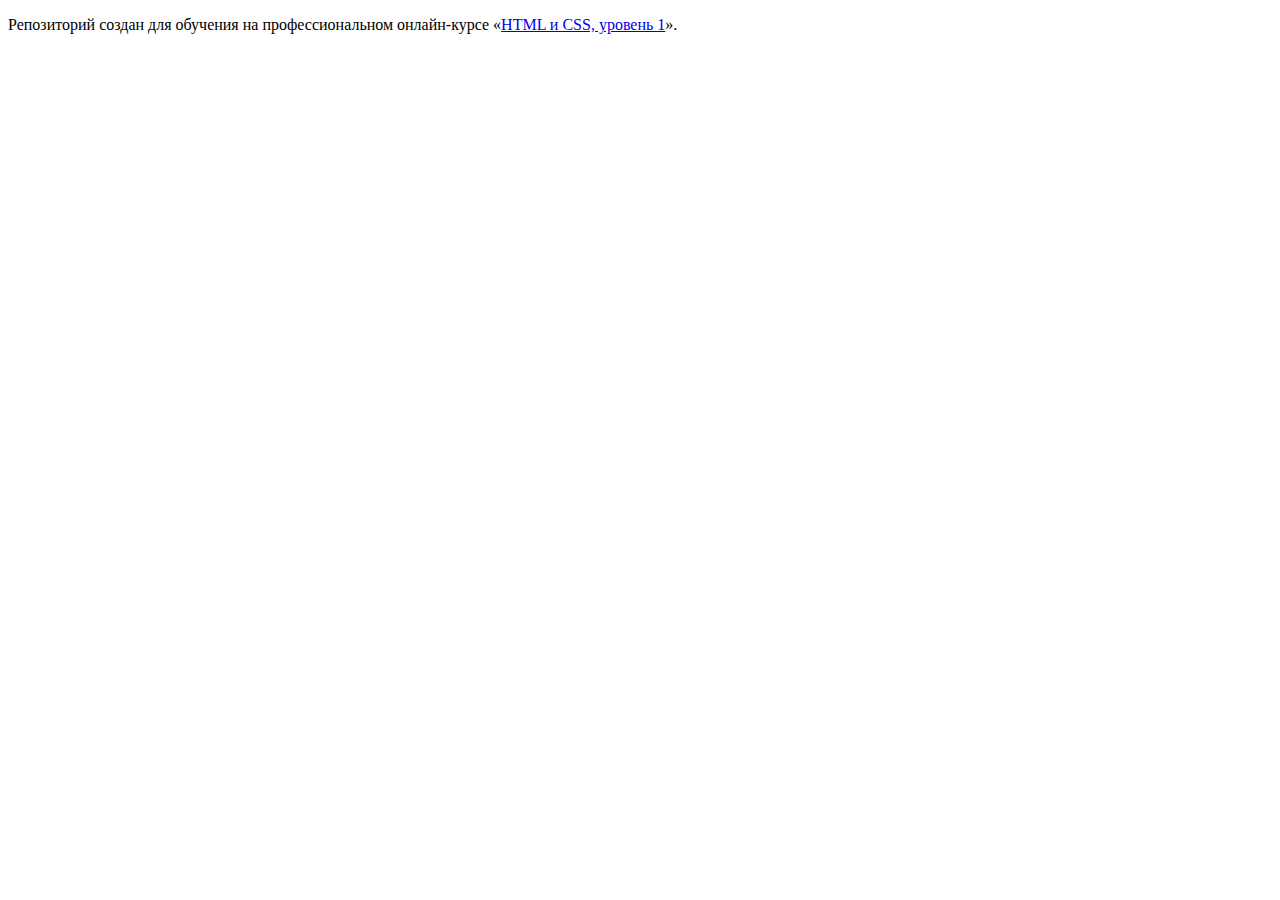
==== index.html @ 1e74b0b8 ":hatching_chick:" ====
<!DOCTYPE html>
<html lang="ru">
  <head>
    <meta charset="utf-8">
    <title>HTML Academy: Барбершоп</title>
  </head>
  <body>

    <p>Репозиторий создан для обучения на профессиональном онлайн‑курсе «<a href="https://htmlacademy.ru/intensive/htmlcss">HTML и CSS, уровень 1</a>».</p>

  </body>
</html>
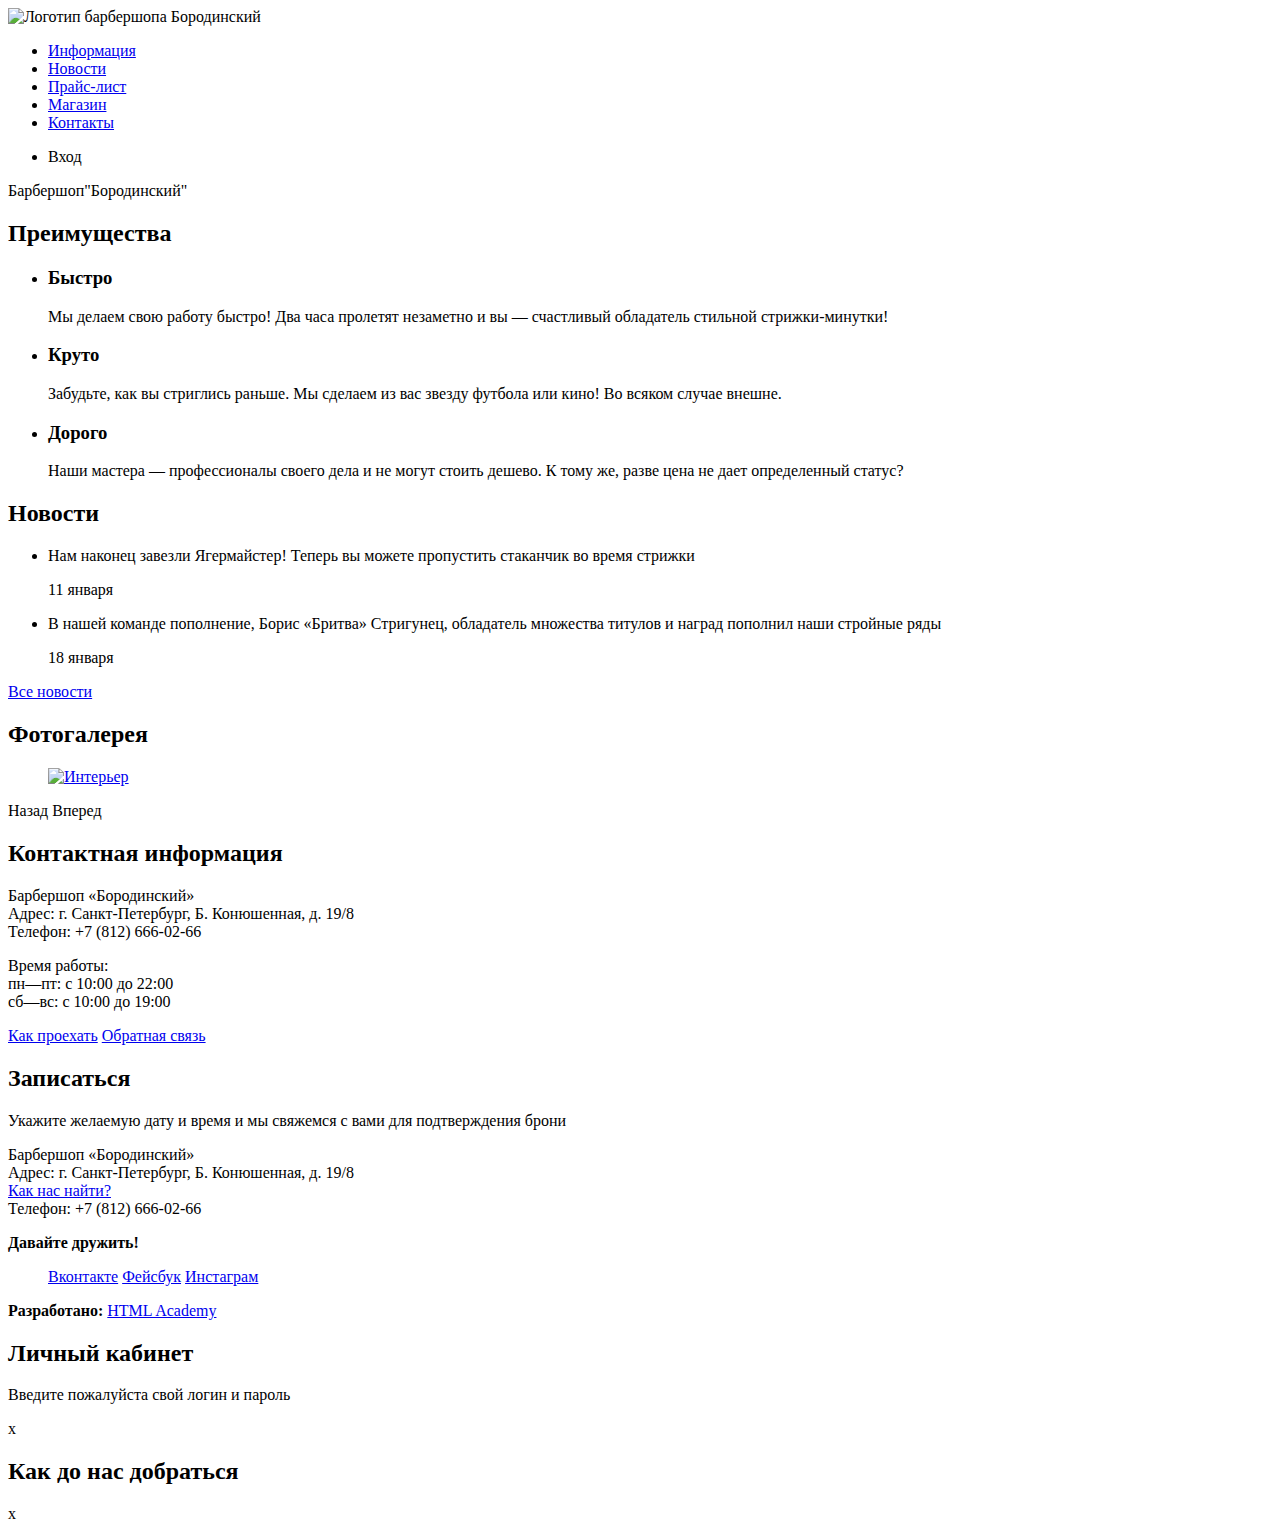
==== commit aa5c89d7: "Разметил главную страницу" ====
--- a/index.html
+++ b/index.html
@@ -2,11 +2,122 @@
 <html lang="ru">
   <head>
     <meta charset="utf-8">
-    <title>HTML Academy: Барбершоп</title>
+    <title>Барбершоп "Бородинский"</title>
   </head>
   <body>
+    <header class="main-header">
+      <nav class="main-navigation">
+        <a class="main-header-logo">
+          <img src="img/index-logo.svg" width="368" height="153" alt="Логотип барбершопа Бородинский">
+        </a> 
+        <ul class="site-navigation">
+            <li><a href="info.html">Информация</a></li>
+            <li><a href="news.html">Новости</a></li>
+            <li><a href="price.html">Прайс-лист</a></li>
+            <li><a href="catalog.html">Магазин</a></li>
+            <li><a href="contacts.html">Контакты</a></li>
+          </ul>
+          <ul class="user-navigation">
+            <li class="login-link">Вход</li>
 
-    <p>Репозиторий создан для обучения на профессиональном онлайн‑курсе «<a href="https://htmlacademy.ru/intensive/htmlcss">HTML и CSS, уровень 1</a>».</p>
+          </ul>
+      </nav>
+    </header>
+    <main class="container">
+      <a class="visually-hidden">Барбершоп"Бородинский"</a>
+      <section class="features">
+        <h2 class="visually-hidden">Преимущества</h2>
+        <ul class="features-list">
+          <li class="features-item">
+            <h3>Быстро</h3>
+            <p>Мы делаем свою работу быстро! Два часа пролетят незаметно и вы — счастливый обладатель стильной стрижки-минутки!</p>
+          </li>
+          <li class="features-item">
+              <h3>Круто</h3>
+              <p>Забудьте, как вы стриглись раньше. Мы сделаем из вас звезду футбола или кино! Во всяком случае внешне.</p>
+            </li>
+            <li class="features-item">
+                <h3>Дорого</h3>
+                <p>Наши мастера — профессионалы своего дела и не могут стоить дешево. К тому же, разве цена не дает определенный статус?</p>
+              </li>
+              </ul>
+      </section>
+      <section class="news">
+        <h2>Новости</h2>
+        <ul class="news-list">
+          <li class="news-item">
+            <p>Нам наконец завезли Ягермайстер! Теперь вы можете пропустить стаканчик во время стрижки</p>
+            <time datetime="2016-01-11">11 января</time>
+          </li>
+          <li class="news-item">
+              <p>В нашей команде пополнение, Борис «Бритва» Стригунец, обладатель множества титулов и наград пополнил наши стройные ряды</p>
+              <time datetime="2016-01-18">18 января</time>
+          </li>
+        </ul>
+        <a class="button" href="news.html">Все новости</a>
+      </section>
+      <section class="gallery">
+        <h2>Фотогалерея</h2>
+        <figure class="gallery-content">
+          <a href="#"><img src="img/studio.jpg" width="286" height="164" alt="Интерьер"></a>
+        </figure>
+        <span class="button gallery-button gallery-button-back">Назад</span>
+        <span class="button gallery-button gallery-button-next">Вперед</span>
+      </section>
+      <section class="contacts">
+        <h2>Контактная информация</h2>
+        <p>
+            Барбершоп «Бородинский»<br>
+            Адрес: г. Санкт-Петербург, Б. Конюшенная, д. 19/8<br>
+            Телефон: +7 (812) 666-02-66
+        </p>
+        <p>
+           Время работы:<br>
+           пн—пт: с 10:00 до 22:00<br>
+           сб—вс: с 10:00 до 19:00
+        </p>
+        <a class="button" href="map.html">Как проехать</a>
+        <a class="button" href="contacts.html">Обратная связь</a>
+      </section>
+      <section class="appointment">
+        <h2>Записаться</h2>
+        <p class="appointment-info">Укажите желаемую дату и время и мы свяжемся с вами для подтверждения брони</p>
+        
+        <!-- Здесь будет форма -->
 
+      </section>
+    </main>
+    <footer>
+      <p class="footer-contacts">
+        Барбершоп «Бородинский»<br>
+        Адрес: г. Санкт-Петербург, Б. Конюшенная, д. 19/8<br>
+        <a href="map.html">Как нас найти?</a><br>
+        Телефон: +7 (812) 666-02-66
+      </p>
+      <div class="footer-social">
+        <b>Давайте дружить!</b>
+        <ul>
+          <a class="social-button" href="#">Вконтакте</a>
+          <a class="social-button" href="#">Фейсбук</a>
+          <a class="social-button" href="#">Инстаграм</a>
+        </ul>
+      </div>
+      <p class="footer-copyright">
+        <b>Разработано:</b> 
+        <a class="button" href="https://htmlacademy.ru">HTML Academy</a>
+      </p>
+    </footer>
+    <section class="modal modal-login">
+      <h2>Личный кабинет</h2>
+      <p>Введите пожалуйста свой логин и пароль</p>
+      <!--Здесь будет форма-->
+      <span class="modal-close">x</span>
+    </section>
+    <section class="modal modal-map">
+      <h2 class="visually-hidden">Как до нас добраться</h2>
+      <span class="modal-close">x</span>
+    </section>
+
+    
   </body>
 </html>
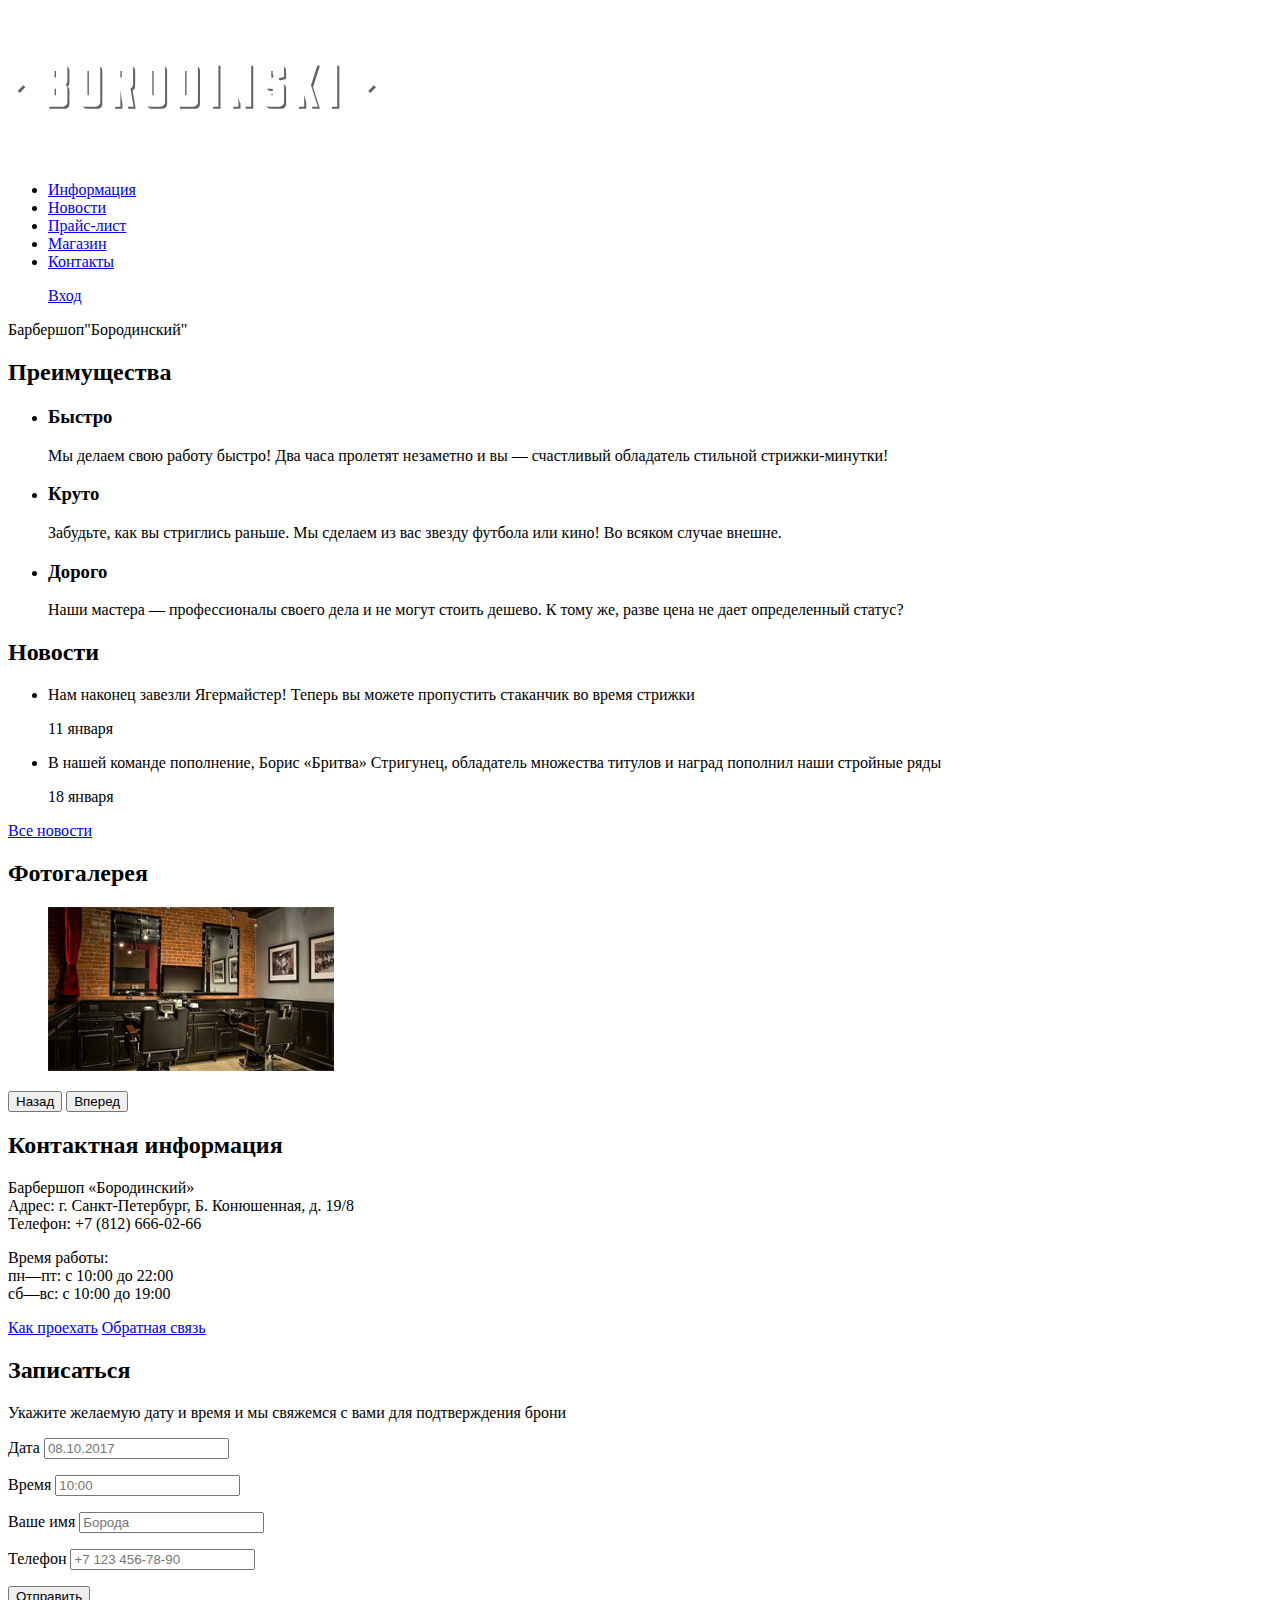
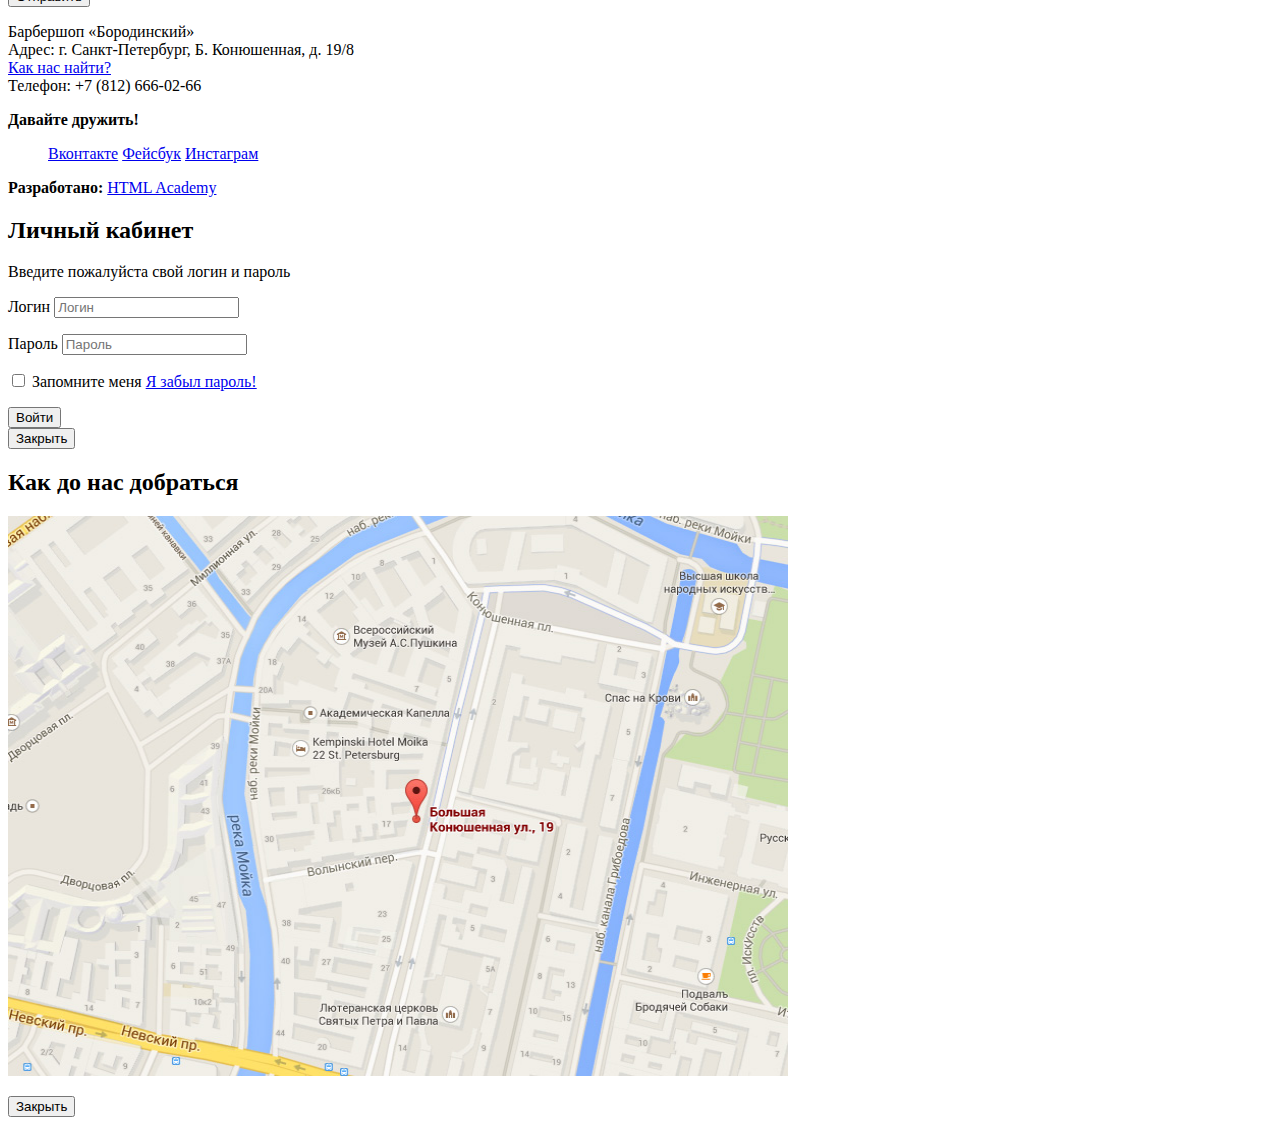
==== commit a33fd1af: "Сделал доступность и формы" ====
--- a/index.html
+++ b/index.html
@@ -18,8 +18,7 @@
             <li><a href="contacts.html">Контакты</a></li>
           </ul>
           <ul class="user-navigation">
-            <li class="login-link">Вход</li>
-
+            <a class="login-link" href="login.html">Вход</a>
           </ul>
       </nav>
     </header>
@@ -61,8 +60,8 @@
         <figure class="gallery-content">
           <a href="#"><img src="img/studio.jpg" width="286" height="164" alt="Интерьер"></a>
         </figure>
-        <span class="button gallery-button gallery-button-back">Назад</span>
-        <span class="button gallery-button gallery-button-next">Вперед</span>
+        <button class="button gallery-button gallery-button-back" type="button">Назад</button>
+        <button class="button gallery-button gallery-button-next" type="button">Вперед</button>
       </section>
       <section class="contacts">
         <h2>Контактная информация</h2>
@@ -82,9 +81,25 @@
       <section class="appointment">
         <h2>Записаться</h2>
         <p class="appointment-info">Укажите желаемую дату и время и мы свяжемся с вами для подтверждения брони</p>
-        
-        <!-- Здесь будет форма -->
-
+        <form class="appointment-form" action="https://echo.htmlacademy.ru" method="post">
+          <p class="appointment-item">
+            <label for="appointment-date">Дата</label>
+            <input id="appointment-date" type="text" name="date" value="" placeholder="08.10.2017">
+          </p>
+          <p class="appointment-item">
+            <label for="appointment-time">Время</label>
+            <input id="appointment-time" type="text" name="time" value="" placeholder="10:00">
+          </p>
+          <p class="appointment-item">
+            <label for="appointment-name">Ваше имя</label>
+            <input id="appointment-name" type="text" name="name" value="" placeholder="Борода">
+          </p>
+          <p class="appointment-item">
+            <label for="appointment-phone">Телефон</label>
+            <input id="appointment-phone" type="tel" name="phone" value="" placeholder="+7 123 456-78-90">
+          </p>
+          <button class="button" type="submit">Отправить</button>
+        </form>
       </section>
     </main>
     <footer>
@@ -110,12 +125,32 @@
     <section class="modal modal-login">
       <h2>Личный кабинет</h2>
       <p>Введите пожалуйста свой логин и пароль</p>
-      <!--Здесь будет форма-->
-      <span class="modal-close">x</span>
+      <form class="login-form" action="https://echo.htmlacademy.ru" method="post">
+        <p>
+          <label class="visually-hidden" for="user-login">Логин</label>
+          <input class="login-icon-user" id="user-login" type="text" name="login" placeholder="Логин">
+        </p>
+        <p>
+          <label class="visually-hidden" for="user-password">Пароль</label>
+          <input class="login-icon-password" id="user-password" type="password" name="password" placeholder="Пароль">
+        </p>
+        <p class="login-password-info">
+          <label class="login-checkbox">
+            <input id="login-password-info" type="checkbox" name="remember">
+            Запомните меня
+          </label>
+          <a class="restore" href="#">Я забыл пароль!</a>
+        </p>
+        <button class="button" type="submit">Войти</button>
+      </form>
+      <button class="modal-close" type="button">Закрыть</button>
     </section>
     <section class="modal modal-map">
       <h2 class="visually-hidden">Как до нас добраться</h2>
-      <span class="modal-close">x</span>
+      <p>
+        <img src="img/map.jpg" width="780" height="560" alt="Офис компании по адресу улица Большая Конюшенная 19/8, Санкт-Петербург">
+      </p>
+      <button class="modal-close" type="button">Закрыть</button>
     </section>
 
     
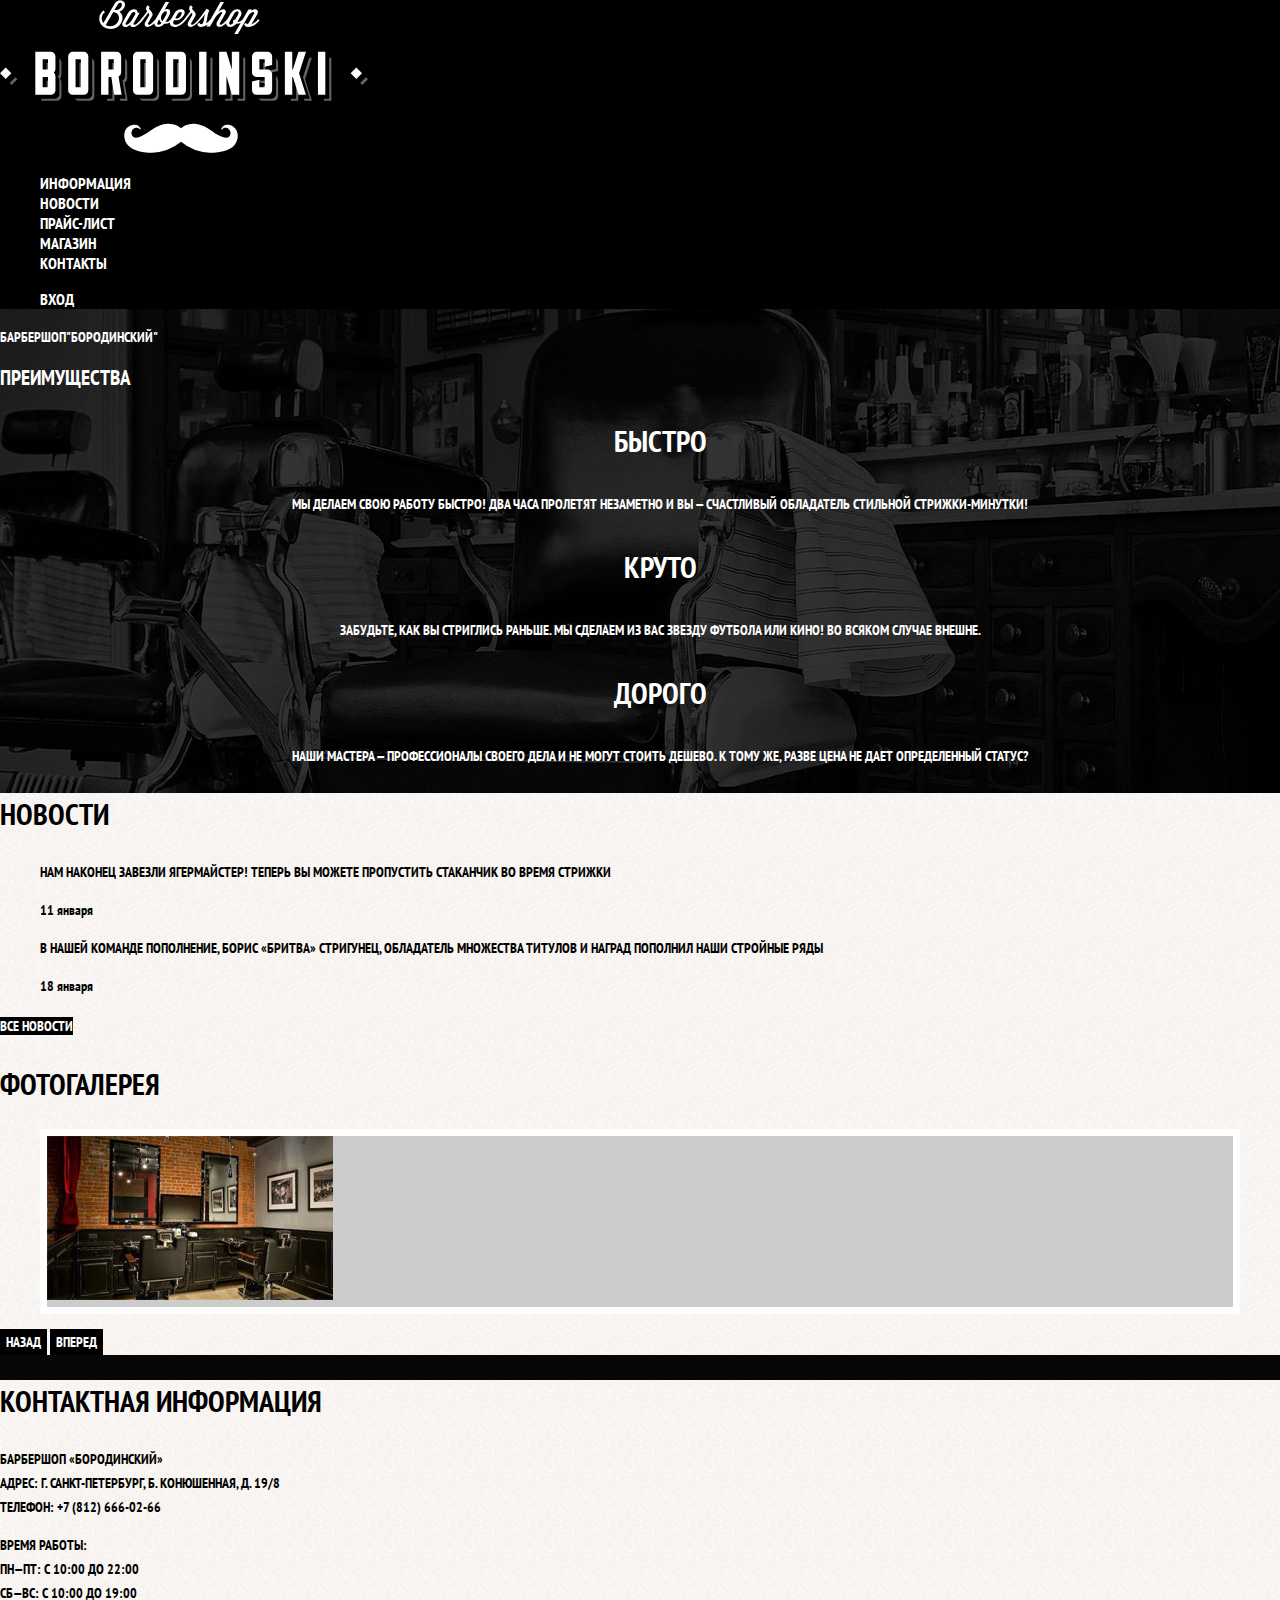
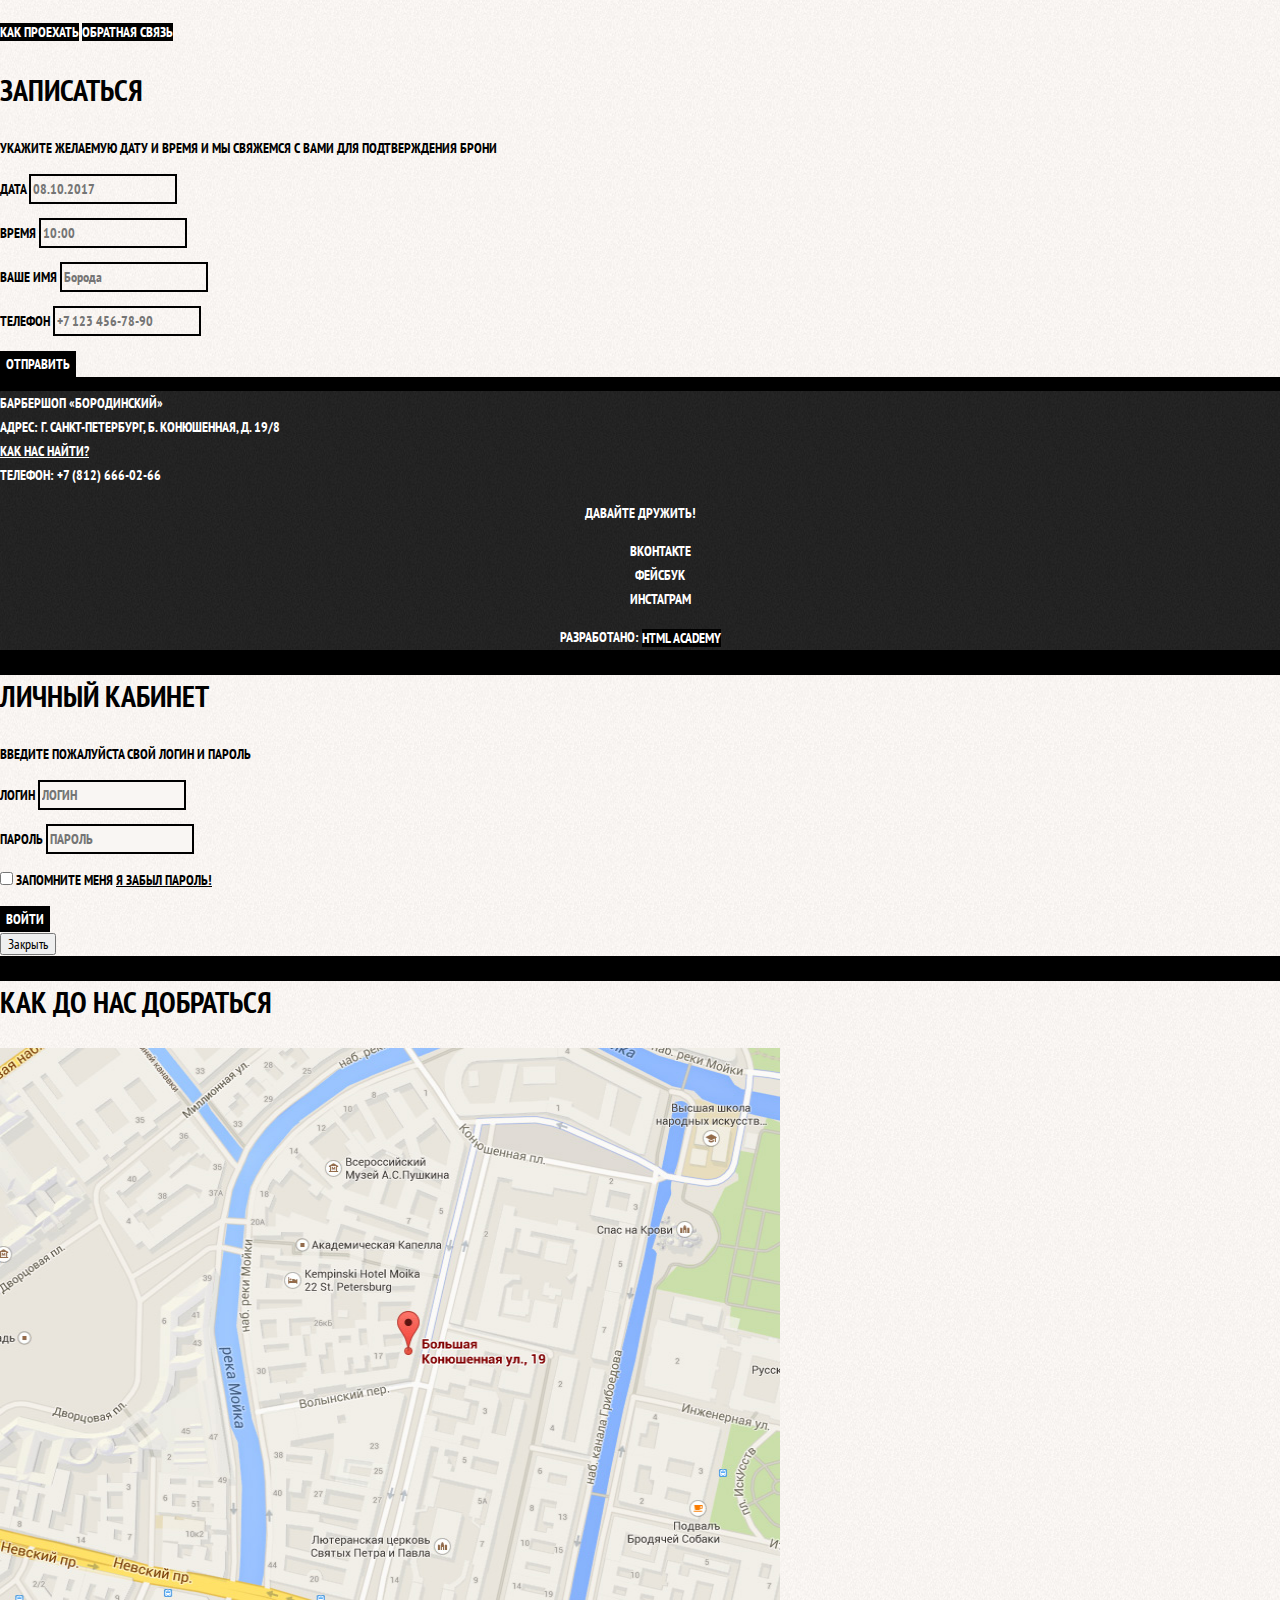
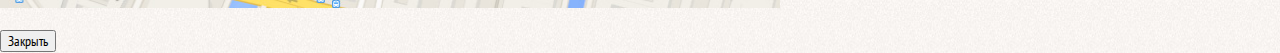
==== commit 3cce1848: "Проведена базовая стилизация" ====
--- a/index.html
+++ b/index.html
@@ -3,6 +3,9 @@
   <head>
     <meta charset="utf-8">
     <title>Барбершоп "Бородинский"</title>
+    <link href="https://fonts.googleapis.com/css?family=PT+Sans+Narrow:400,700&amp;subset=latin,cyrillic" rel="stylesheet">
+    <link href="css/normalize.css" rel="stylesheet">
+    <link href="css/style.css" rel="stylesheet">
   </head>
   <body>
     <header class="main-header">
@@ -41,68 +44,72 @@
               </li>
               </ul>
       </section>
-      <section class="news">
-        <h2>Новости</h2>
-        <ul class="news-list">
-          <li class="news-item">
-            <p>Нам наконец завезли Ягермайстер! Теперь вы можете пропустить стаканчик во время стрижки</p>
-            <time datetime="2016-01-11">11 января</time>
-          </li>
-          <li class="news-item">
-              <p>В нашей команде пополнение, Борис «Бритва» Стригунец, обладатель множества титулов и наград пополнил наши стройные ряды</p>
-              <time datetime="2016-01-18">18 января</time>
-          </li>
-        </ul>
-        <a class="button" href="news.html">Все новости</a>
-      </section>
-      <section class="gallery">
-        <h2>Фотогалерея</h2>
-        <figure class="gallery-content">
-          <a href="#"><img src="img/studio.jpg" width="286" height="164" alt="Интерьер"></a>
-        </figure>
-        <button class="button gallery-button gallery-button-back" type="button">Назад</button>
-        <button class="button gallery-button gallery-button-next" type="button">Вперед</button>
-      </section>
-      <section class="contacts">
-        <h2>Контактная информация</h2>
-        <p>
-            Барбершоп «Бородинский»<br>
-            Адрес: г. Санкт-Петербург, Б. Конюшенная, д. 19/8<br>
-            Телефон: +7 (812) 666-02-66
-        </p>
-        <p>
-           Время работы:<br>
-           пн—пт: с 10:00 до 22:00<br>
-           сб—вс: с 10:00 до 19:00
-        </p>
-        <a class="button" href="map.html">Как проехать</a>
-        <a class="button" href="contacts.html">Обратная связь</a>
-      </section>
-      <section class="appointment">
-        <h2>Записаться</h2>
-        <p class="appointment-info">Укажите желаемую дату и время и мы свяжемся с вами для подтверждения брони</p>
-        <form class="appointment-form" action="https://echo.htmlacademy.ru" method="post">
-          <p class="appointment-item">
-            <label for="appointment-date">Дата</label>
-            <input id="appointment-date" type="text" name="date" value="" placeholder="08.10.2017">
+      <div class="index-columns">
+        <section class="news">
+          <h2>Новости</h2>
+          <ul class="news-list">
+            <li class="news-item">
+              <p>Нам наконец завезли Ягермайстер! Теперь вы можете пропустить стаканчик во время стрижки</p>
+              <time datetime="2016-01-11">11 января</time>
+           </li>
+            <li class="news-item">
+                <p>В нашей команде пополнение, Борис «Бритва» Стригунец, обладатель множества титулов и наград пополнил наши стройные ряды</p>
+                <time datetime="2016-01-18">18 января</time>
+            </li>
+         </ul>
+          <a class="button" href="news.html">Все новости</a>
+        </section>
+        <section class="gallery">
+          <h2>Фотогалерея</h2>
+          <figure class="gallery-content">
+            <a href="#"><img src="img/studio.jpg" width="286" height="164" alt="Интерьер"></a>
+          </figure>
+          <button class="button gallery-button gallery-button-back" type="button">Назад</button>
+          <button class="button gallery-button gallery-button-next" type="button">Вперед</button>
+        </section>
+      </div>
+      <div class="index-columns">
+        <section class="contacts">
+          <h2>Контактная информация</h2>
+          <p>
+              Барбершоп «Бородинский»<br>
+              Адрес: г. Санкт-Петербург, Б. Конюшенная, д. 19/8<br>
+              Телефон: +7 (812) 666-02-66
           </p>
-          <p class="appointment-item">
-            <label for="appointment-time">Время</label>
-            <input id="appointment-time" type="text" name="time" value="" placeholder="10:00">
+          <p>
+             Время работы:<br>
+             пн—пт: с 10:00 до 22:00<br>
+             сб—вс: с 10:00 до 19:00
           </p>
-          <p class="appointment-item">
-            <label for="appointment-name">Ваше имя</label>
-            <input id="appointment-name" type="text" name="name" value="" placeholder="Борода">
-          </p>
-          <p class="appointment-item">
-            <label for="appointment-phone">Телефон</label>
-            <input id="appointment-phone" type="tel" name="phone" value="" placeholder="+7 123 456-78-90">
-          </p>
-          <button class="button" type="submit">Отправить</button>
-        </form>
-      </section>
+          <a class="button" href="map.html">Как проехать</a>
+          <a class="button" href="contacts.html">Обратная связь</a>
+        </section>
+        <section class="appointment">
+          <h2>Записаться</h2>
+          <p class="appointment-info">Укажите желаемую дату и время и мы свяжемся с вами для подтверждения брони</p>
+          <form class="appointment-form" action="https://echo.htmlacademy.ru" method="post">
+            <p class="appointment-item">
+              <label for="appointment-date">Дата</label>
+              <input id="appointment-date" type="text" name="date" value="" placeholder="08.10.2017">
+            </p>
+            <p class="appointment-item">
+              <label for="appointment-time">Время</label>
+              <input id="appointment-time" type="text" name="time" value="" placeholder="10:00">
+            </p>
+            <p class="appointment-item">
+              <label for="appointment-name">Ваше имя</label>
+              <input id="appointment-name" type="text" name="name" value="" placeholder="Борода">
+            </p>
+            <p class="appointment-item">
+              <label for="appointment-phone">Телефон</label>
+              <input id="appointment-phone" type="tel" name="phone" value="" placeholder="+7 123 456-78-90">
+            </p>
+            <button class="button" type="submit">Отправить</button>
+          </form>
+        </section>
+      </div>
     </main>
-    <footer>
+    <footer class="main-footer">
       <p class="footer-contacts">
         Барбершоп «Бородинский»<br>
         Адрес: г. Санкт-Петербург, Б. Конюшенная, д. 19/8<br>
@@ -112,9 +119,9 @@
       <div class="footer-social">
         <b>Давайте дружить!</b>
         <ul>
-          <a class="social-button" href="#">Вконтакте</a>
-          <a class="social-button" href="#">Фейсбук</a>
-          <a class="social-button" href="#">Инстаграм</a>
+          <li><a class="social-button" href="#">Вконтакте</a></li>
+          <li><a class="social-button" href="#">Фейсбук</a></li>
+          <li><a class="social-button" href="#">Инстаграм</a></li>
         </ul>
       </div>
       <p class="footer-copyright">
--- a/css/style.css
+++ b/css/style.css
@@ -0,0 +1,349 @@
+body {
+	margin: 0;
+	padding: 0;
+	font-family: "PT Sans Narrow", Arial, sans-serif;
+  font-size: 14px;
+  line-height: 24px;
+  font-weight: 700;
+  color: #ffffff;
+  text-transform: uppercase;
+	background-color: #000000;
+	background-image: url("../img/index-background.jpg");
+	background-position: top center;
+	background-repeat: no-repeat;
+}
+
+.inner-page {
+  color: #000000;
+
+  background-color: #f9f6f3;
+  background-image: url("../img/main-background.jpg");
+  background-position: 0 0;
+  background-repeat: repeat;
+}
+
+a {
+	text-decoration: none;
+}
+
+.main-navigation {
+	font-size: 16px;
+	line-height: 20px;
+	color: #ffffff;
+	background-color: #000000;
+}
+
+.site-navigation,
+.user-navigation {
+	list-style: none;
+}
+
+.site-navigation a,
+.user-navigation a {
+	color: #ffffff;
+}
+
+.site-navigation a:hover,
+.site-navigation a:focus,
+.user-navigation a:hover,
+.user-navigation a:focus {
+	background-color: #242424;
+}
+
+.features-list {
+	list-style: none;
+}
+
+.features-item {
+	text-align: center;
+}
+
+.features-item h3 {
+	font-size: 30px;
+	line-height: 42px;
+}
+
+.index-columns {
+	background-color: #f8f5f2;
+	background-image: url("../img/main-background.jpg");
+	background-position: 0 0;
+	background-repeat: repeat;
+	color: #000000; 
+}
+
+.index-columns h2 {
+	font-size: 30px;
+	line-height: 42px;
+}
+
+.news-list {
+	list-style: none;
+}
+
+.news-item time {
+	text-transform: none;
+}
+
+.gallery-content {
+  background-color: #cccccc;
+  border: 7px solid #ffffff;
+}
+.button {
+  font: inherit;
+  text-align: center;
+  color: #ffffff;
+  vertical-align: middle;
+  text-transform: uppercase;
+  background-color: #000000;
+  border: none;
+}
+
+.button:hover,
+.button:focus,
+.button:active {
+  background-color: #663d15;
+}
+
+.appointment-item input {
+  font: inherit;
+
+  background-color: transparent;
+  border: 2px solid #000000;
+}
+
+.appointment-item input:focus {
+  border-color: #663d15;
+}
+
+.main-footer {
+  color: #ffffff;
+
+  background-color: #212121;
+  background-image: url("../img/footer-background.jpg");
+  background-position: 0 0;
+  background-repeat: repeat;
+}
+
+.footer-contacts a {
+  color: #ffffff;
+  text-decoration: underline;
+}
+
+.footer-contacts a:hover,
+.footer-contacts a:focus {
+  text-decoration: none;
+}
+
+.footer-social {
+  text-align: center;
+}
+
+.footer-social ul {
+  list-style: none;
+}
+
+.social-button {
+  color: #ffffff;
+}
+
+.footer-copyright {
+  text-align: center;
+}
+
+.footer-copyright .button:hover,
+.footer-copyright .button:focus {
+  color: #000000;
+
+  background-color: #ffffff;
+}
+
+.modal {
+  color: #000000;
+
+  background-color: #f8f3f0;
+  background-image: url("../img/main-background.jpg");
+  background-position: 0 0;
+  background-repeat: repeat;
+}
+
+.modal h2 {
+  font-size: 30px;
+  line-height: 42px;
+}
+
+.login-form input[type="text"],
+.login-form input[type="password"] {
+  font: inherit;
+  color: #000000;
+  text-transform: uppercase;
+
+  background-color: #f9f6f3;
+  border: 2px solid #000000;
+}
+
+.login-form input:focus {
+  border-color: #663d15;
+}
+
+.login-checkbox:hover,
+.login-checkbox:focus {
+  color: #663d15;
+}
+
+.restore {
+  color: #000000;
+  text-decoration: underline;
+}
+
+.restore:hover,
+.restore:focus {
+  text-decoration: none;
+}
+
+.page-title {
+  font-size: 30px;
+  line-height: 42px;
+}
+
+.breadcrumbs {
+	list-style: none;
+}
+
+.breadcrumbs a {
+  color: #000000;
+}
+
+.breadcrumbs a:hover,
+.breadcrumbs a:focus {
+  text-decoration: underline;
+}
+
+.breadcrumbs-current {
+  color: #aba9a7;
+}
+
+.filters fieldset {
+	border: none;
+}
+
+.filter legend {
+  font-size: 24px;
+  line-height: 30px;
+}
+
+.filter ul {
+  list-style: none;
+  line-height: 18px;
+}
+
+.filter-input:hover + label,
+.filter-input:focus + label {
+  color: #663d15;
+}
+
+.filter-input:disabled + label {
+  color: #000000;
+
+  opacity: 0.5;
+}
+
+.catalog-list {
+  list-style: none;
+}
+
+.catalog-item {
+  background-color: #f8f8f8;
+  box-shadow: 0 0 10px rgba(0, 0, 0, 0.1);
+}
+
+.catalog-item:hover {
+  box-shadow: 0 0 10px rgba(0, 0, 0, 0.2);
+}
+
+.catalog-item a {
+  color: #000000;
+}
+
+.catalog-item h3 {
+  font-size: 14px;
+  line-height: 18px;
+}
+
+.catalog-category {
+	text-transform: none;
+}
+
+.catalog-item-price b {
+  font-size: 14px;
+  line-height: 20px;
+  text-align: center;
+
+  background-color: #e5e5e5;
+}
+
+.catalog-item-price .button {
+  line-height: 20px;
+  color: #ffffff;
+}
+
+.pagination-list {
+	list-style: none;
+}
+
+.pagination-item a{
+	color:#ffffff;
+	background-color: #000000;
+}
+
+.pagination-item a:hover,
+.pagination-item a:focus,
+.pagination-item a:active {
+  background-color: #663d15;
+}
+
+.pagination-item-current a {
+  color: #000000;
+
+  background-color: #ffffff;
+}
+
+.pagination-item-current a:hover,
+.pagination-item-current a:focus,
+.pagination-item-current a:active {
+  color: #000000;
+
+  background-color: #ffffff;
+}
+
+.product-photo-preview {
+	list-style: none;
+}
+
+.product-photo-preview li {
+  box-shadow: 0 0 10px 2px rgba(0, 0, 0, 0.1);
+}
+
+.product-photo-full {
+  box-shadow: 0 0 10px 2px rgba(0, 0, 0, 0.1);
+}
+
+.product-article {
+  text-align: right;
+  color: #aeaeae;
+}
+
+.product-price b {
+  line-height: 20px;
+  text-align: center;
+
+  background-color: #e5e5e5;
+}
+
+.product-info h3 {
+  font-size: 24px;
+  line-height: 30px;
+}
+
+.product-info ul {
+  list-style: none;
+}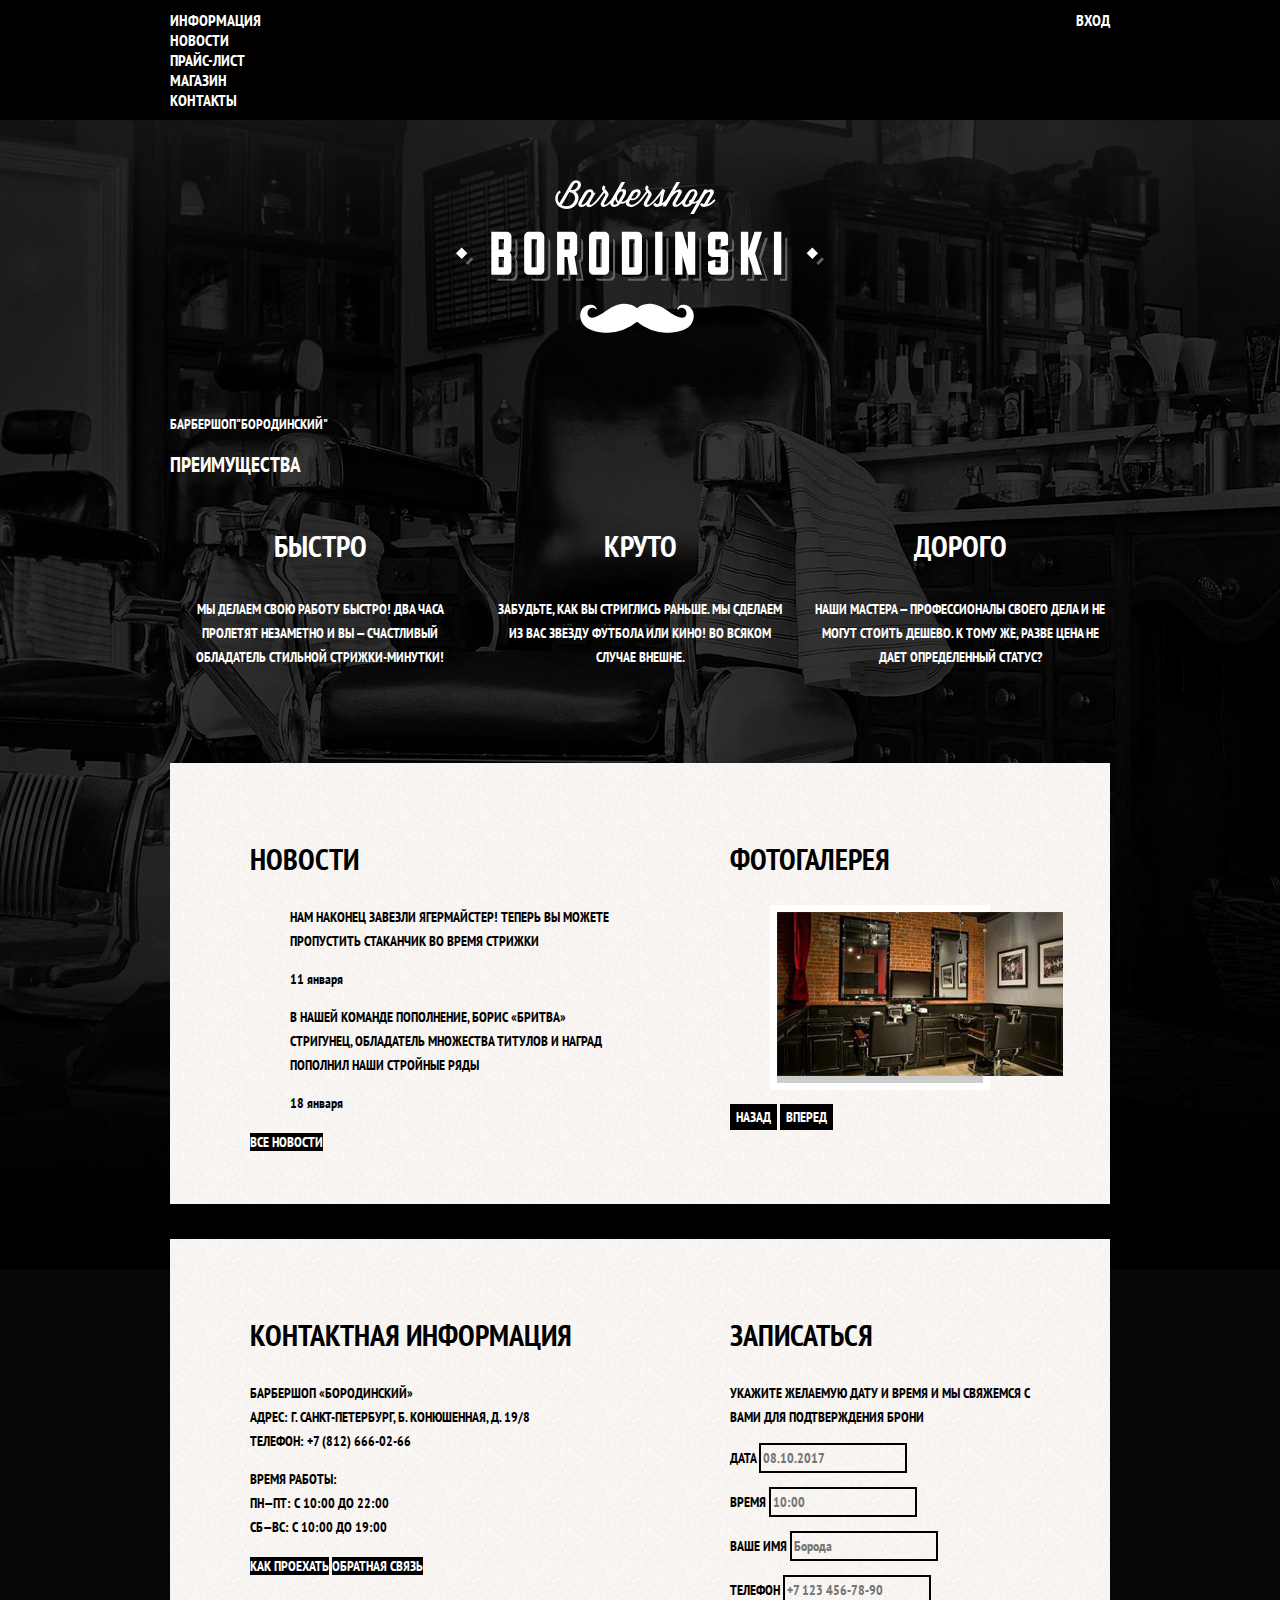
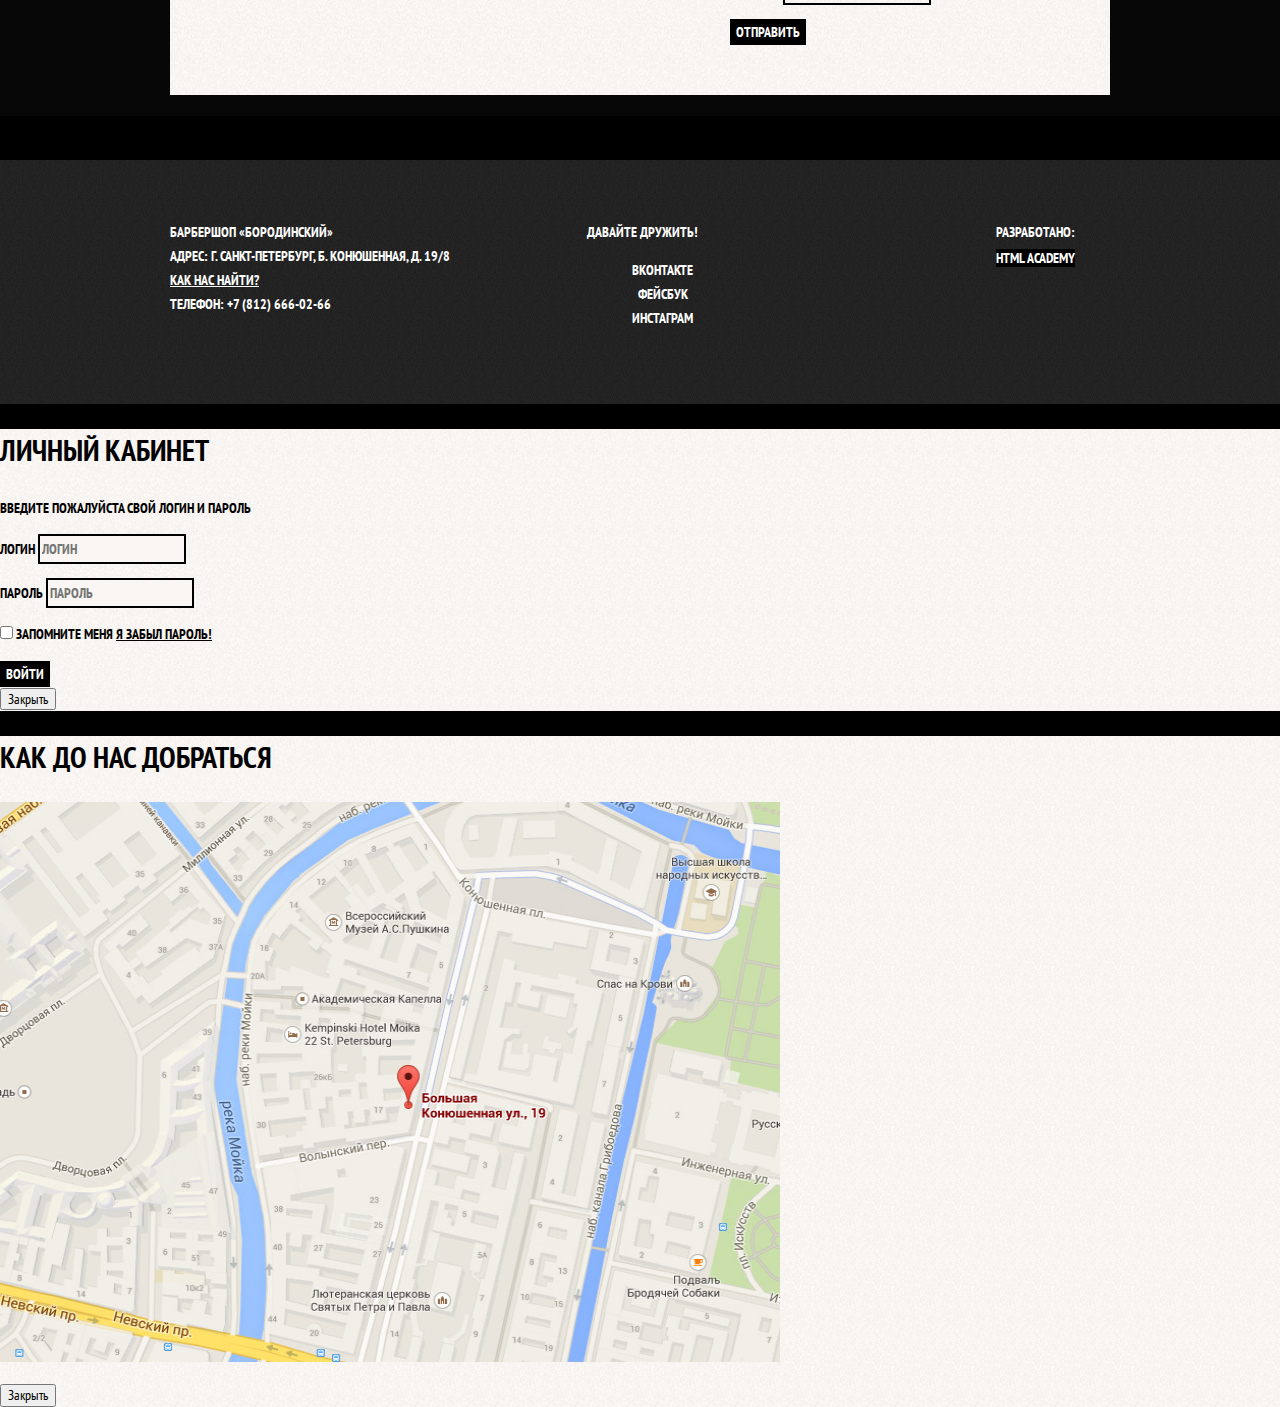
==== commit 7e083033: "Разметил макросетку" ====
--- a/index.html
+++ b/index.html
@@ -13,16 +13,20 @@
         <a class="main-header-logo">
           <img src="img/index-logo.svg" width="368" height="153" alt="Логотип барбершопа Бородинский">
         </a> 
-        <ul class="site-navigation">
-            <li><a href="info.html">Информация</a></li>
-            <li><a href="news.html">Новости</a></li>
-            <li><a href="price.html">Прайс-лист</a></li>
-            <li><a href="catalog.html">Магазин</a></li>
-            <li><a href="contacts.html">Контакты</a></li>
-          </ul>
-          <ul class="user-navigation">
-            <a class="login-link" href="login.html">Вход</a>
-          </ul>
+        <div class="main-navigation-wrapper">
+          <div class="container">
+            <ul class="site-navigation">
+              <li><a href="info.html">Информация</a></li>
+              <li><a href="news.html">Новости</a></li>
+              <li><a href="price.html">Прайс-лист</a></li>
+              <li><a href="catalog.html">Магазин</a></li>
+              <li><a href="contacts.html">Контакты</a></li>
+            </ul>
+            <ul class="user-navigation">
+              <a class="login-link" href="login.html">Вход</a>
+            </ul>
+          </div>
+        </div>
       </nav>
     </header>
     <main class="container">
@@ -110,25 +114,27 @@
       </div>
     </main>
     <footer class="main-footer">
-      <p class="footer-contacts">
-        Барбершоп «Бородинский»<br>
-        Адрес: г. Санкт-Петербург, Б. Конюшенная, д. 19/8<br>
-        <a href="map.html">Как нас найти?</a><br>
-        Телефон: +7 (812) 666-02-66
-      </p>
-      <div class="footer-social">
-        <b>Давайте дружить!</b>
-        <ul>
-          <li><a class="social-button" href="#">Вконтакте</a></li>
-          <li><a class="social-button" href="#">Фейсбук</a></li>
-          <li><a class="social-button" href="#">Инстаграм</a></li>
-        </ul>
+      <div class="container">
+        <p class="footer-contacts">
+          Барбершоп «Бородинский»<br>
+          Адрес: г. Санкт-Петербург, Б. Конюшенная, д. 19/8<br>
+          <a href="map.html">Как нас найти?</a><br>
+          Телефон: +7 (812) 666-02-66
+        </p>
+        <div class="footer-social">
+          <b>Давайте дружить!</b>
+          <ul>
+            <li><a class="social-button" href="#">Вконтакте</a></li>
+            <li><a class="social-button" href="#">Фейсбук</a></li>
+            <li><a class="social-button" href="#">Инстаграм</a></li>
+          </ul>
+        </div>
+        <p class="footer-copyright">
+          <b>Разработано:</b> <br>
+          <a class="button" href="https://htmlacademy.ru">HTML Academy</a>
+        </p>
       </div>
-      <p class="footer-copyright">
-        <b>Разработано:</b> 
-        <a class="button" href="https://htmlacademy.ru">HTML Academy</a>
-      </p>
-    </footer>
+     </footer>
     <section class="modal modal-login">
       <h2>Личный кабинет</h2>
       <p>Введите пожалуйста свой логин и пароль</p>
--- a/css/style.css
+++ b/css/style.css
@@ -22,6 +22,28 @@
   background-repeat: repeat;
 }
 
+.main-header {
+margin-bottom:75px;
+}
+
+.main-header-logo {
+  order:2;
+}
+
+.main-navigation-wrapper {
+  width:100%;
+  margin-bottom: 60px;
+  background-color: #000000
+}
+
+.main-navigation-wrapper .container {
+  width: 940px;
+  margin: 0 auto;
+  padding: 10px;
+  display: flex;
+  justify-content: space-between;
+}
+
 a {
 	text-decoration: none;
 }
@@ -30,12 +52,16 @@
 	font-size: 16px;
 	line-height: 20px;
 	color: #ffffff;
-	background-color: #000000;
+  display: flex;
+  flex-direction: column;
+  align-items: center;
 }
 
 .site-navigation,
 .user-navigation {
-	list-style: none;
+  list-style: none;
+  margin:0;
+  padding:0;
 }
 
 .site-navigation a,
@@ -50,17 +76,31 @@
 	background-color: #242424;
 }
 
+.container {
+  width: 940px;
+  margin: 0 auto;
+  padding: 0 10px;
+}
 .features-list {
 	list-style: none;
+  margin:0;
+  padding:0;
+  display:flex;
+  justify-content: space-between;
 }
 
 .features-item {
-	text-align: center;
+  text-align: center;
+  width: 300px;
 }
 
 .features-item h3 {
 	font-size: 30px;
 	line-height: 42px;
+}
+
+.features {
+  margin-bottom: 80px;
 }
 
 .index-columns {
@@ -68,12 +108,32 @@
 	background-image: url("../img/main-background.jpg");
 	background-position: 0 0;
 	background-repeat: repeat;
-	color: #000000; 
+  color: #000000; 
+  padding: 50px 80px;
+  display: flex;
+  justify-content: space-between;
+  margin-bottom: 35px;
 }
 
 .index-columns h2 {
 	font-size: 30px;
 	line-height: 42px;
+}
+
+.news {
+  width: 380px;
+}
+
+.gallery {
+  width: 300px;
+}
+
+.contacts {
+  width: 380px;
+}
+
+.appointment {
+  width: 300px;
 }
 
 .news-list {
@@ -122,6 +182,12 @@
   background-image: url("../img/footer-background.jpg");
   background-position: 0 0;
   background-repeat: repeat;
+  margin-top: 65px;
+  padding: 60px 0;
+}
+
+.main-footer .container {
+  display: flex;
 }
 
 .footer-contacts a {
@@ -134,8 +200,16 @@
   text-decoration: none;
 }
 
+.footer-contacts {
+ margin:0;
+ width: 320px;
+ margin-right: 80px;
+}
+
 .footer-social {
   text-align: center;
+  margin:0;
+  width: 145px;
 }
 
 .footer-social ul {
@@ -148,6 +222,9 @@
 
 .footer-copyright {
   text-align: center;
+  margin:0;
+  width: 150px;
+  margin-left: auto;
 }
 
 .footer-copyright .button:hover,
@@ -249,6 +326,11 @@
 
 .catalog-list {
   list-style: none;
+  padding: 0;
+  margin: 0;
+  display: flex;
+  flex-wrap: wrap;
+  margin-bottom: 25px;
 }
 
 .catalog-item {
@@ -287,7 +369,9 @@
 }
 
 .pagination-list {
-	list-style: none;
+  list-style: none;
+  margin: 0;
+  padding: 0;
 }
 
 .pagination-item a{
@@ -346,4 +430,73 @@
 
 .product-info ul {
   list-style: none;
+}
+
+.inner-page .main-header {
+  margin-bottom: 50px;
+  background-color: #000000;
+
+}
+
+.inner-page .main-navigation {
+  align-items: flex-start;
+  flex-direction: row;
+}
+
+.inner-page .user-navigation {
+  margin-left: auto;
+}
+
+.inner-page .main-header-logo {
+  width: 111px;
+  height: 24px;
+  padding: 23px 20px;
+  order: 0;
+}
+
+.page-title {
+  margin: 0;
+  margin-bottom: 15px;
+  padding: 0;
+}
+
+.breadcrumbs {
+  margin: 0;
+  padding: 0;
+  margin-bottom: 50px;
+}
+
+.filters {
+  width:180px;
+}
+
+.catalog {
+  width:700px;
+}
+
+.catalog-columns {
+  display: flex;
+  justify-content: space-between;
+}
+
+.catalog-item {
+  width: 220px;
+  margin-bottom: 20px;
+  margin-right: 20px;
+}
+
+.catalog-item:nth-child(3n) {
+  margin-right: 0;
+}
+
+.inner-page .main-footer {
+  margin-top: 45px;
+}
+
+.product-photos {
+  width: 460px;
+}
+
+.product-info {
+  width: 390px;
 }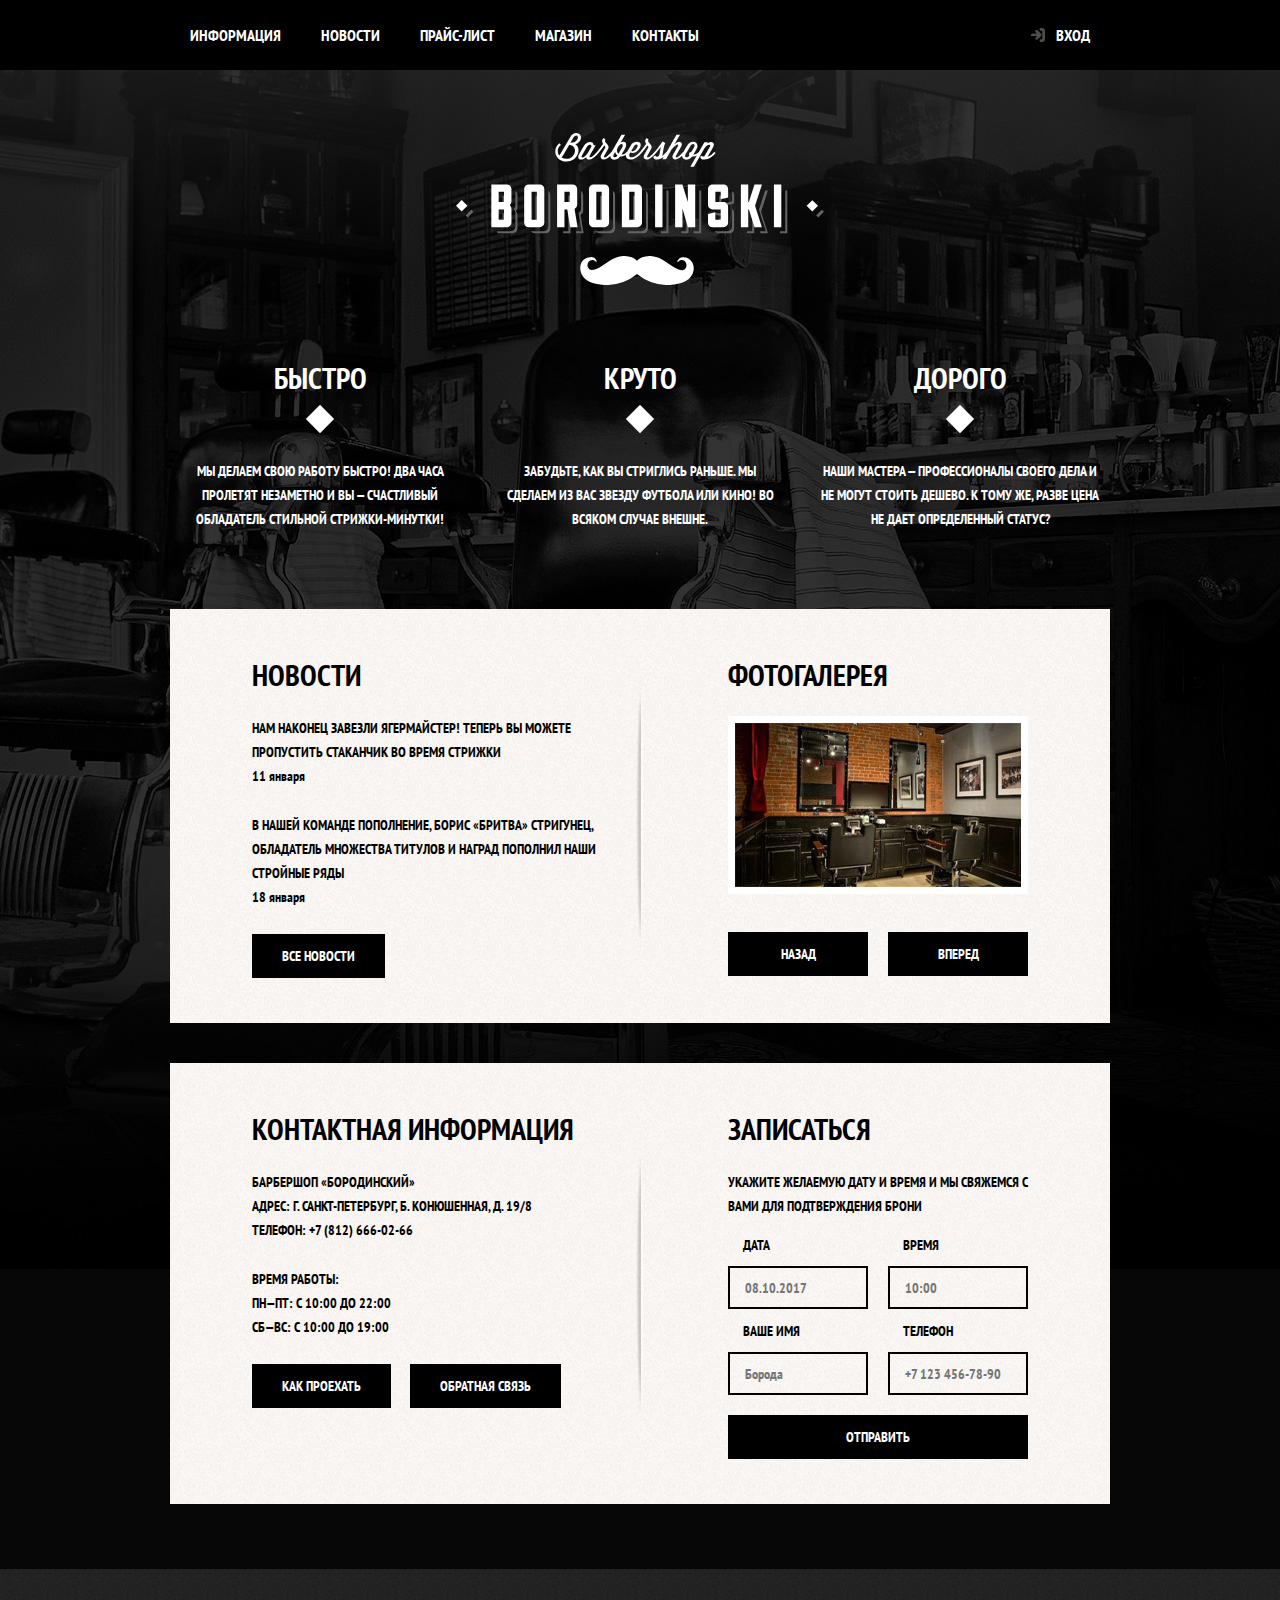
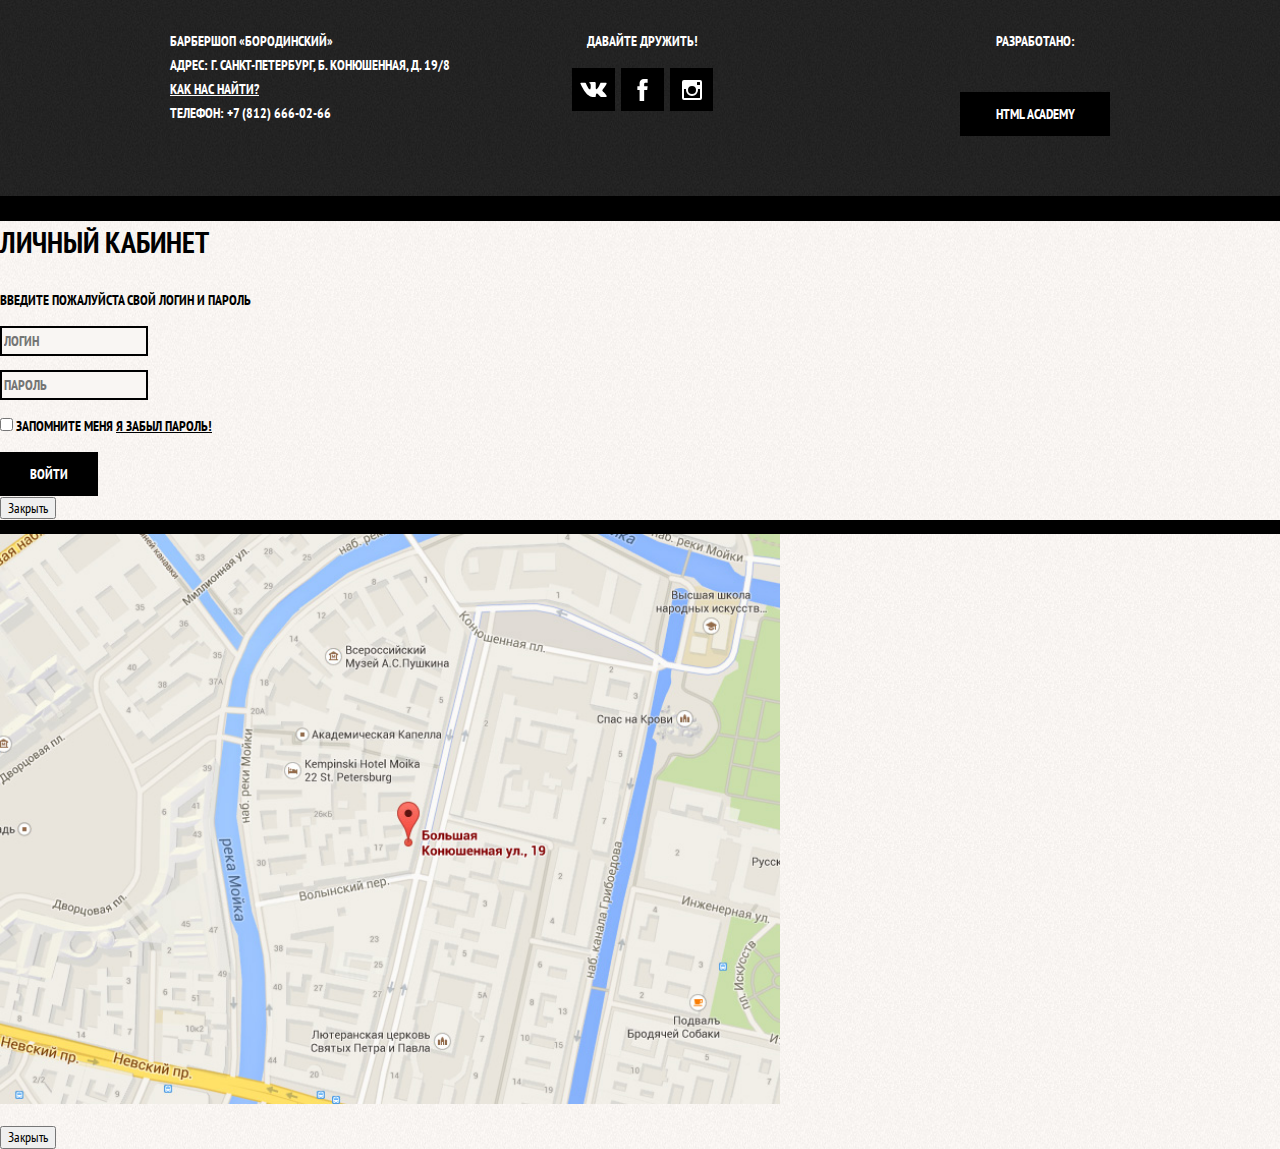
==== commit 91d41c13: "Доделал стилизацию главной барбершопа" ====
--- a/index.html
+++ b/index.html
@@ -65,11 +65,13 @@
         </section>
         <section class="gallery">
           <h2>Фотогалерея</h2>
-          <figure class="gallery-content">
-            <a href="#"><img src="img/studio.jpg" width="286" height="164" alt="Интерьер"></a>
-          </figure>
-          <button class="button gallery-button gallery-button-back" type="button">Назад</button>
-          <button class="button gallery-button gallery-button-next" type="button">Вперед</button>
+          <div class="gallery-container">
+            <figure class="gallery-content">
+              <a href="#"><img src="img/studio.jpg" width="286" height="164" alt="Интерьер"></a>
+            </figure>
+            <button class="button gallery-button gallery-button-back" type="button">Назад</button>
+            <button class="button gallery-button gallery-button-next" type="button">Вперед</button>
+          </div>
         </section>
       </div>
       <div class="index-columns">
@@ -124,9 +126,21 @@
         <div class="footer-social">
           <b>Давайте дружить!</b>
           <ul>
-            <li><a class="social-button" href="#">Вконтакте</a></li>
-            <li><a class="social-button" href="#">Фейсбук</a></li>
-            <li><a class="social-button" href="#">Инстаграм</a></li>
+            <li>
+              <a class="social-button" href="#">
+                <span class="visually-hidden">Вконтакте</span>
+                <svg xmlns="http://www.w3.org/2000/svg" width="27" height="15" viewBox="0 0 26.14 14.91"><path d="M26 13.47l-.09-.17a13.55 13.55 0 0 0-2.6-3q-.87-.83-1.1-1.12A1 1 0 0 1 22 8a10.27 10.27 0 0 1 1.22-1.78l.88-1.16q2.35-3.13 2-4L26 .94a.8.8 0 0 0-.4-.22 2.14 2.14 0 0 0-.87 0h-3.92a.51.51 0 0 0-.27 0h-.3a.6.6 0 0 0-.15.14.93.93 0 0 0-.14.24 22.22 22.22 0 0 1-1.46 3.06q-.5.84-.93 1.46a7 7 0 0 1-.71.91 4.94 4.94 0 0 1-.52.47q-.23.18-.35.15l-.23-.05a.9.9 0 0 1-.31-.33 1.49 1.49 0 0 1-.16-.53V1.6a3.14 3.14 0 0 0 0-.62 2.12 2.12 0 0 0-.14-.44.73.73 0 0 0-.28-.33 1.57 1.57 0 0 0-.46-.18A9 9 0 0 0 12.57 0a8.93 8.93 0 0 0-3.25.33 1.83 1.83 0 0 0-.52.41q-.25.3-.07.33a1.67 1.67 0 0 1 1.16.59l.08.16a2.6 2.6 0 0 1 .19.63 6.32 6.32 0 0 1 .12 1 10.59 10.59 0 0 1 0 1.7q-.07.71-.13 1.1a2.21 2.21 0 0 1-.18.64 2.69 2.69 0 0 1-.16.3l-.07.07a1 1 0 0 1-.37.07.86.86 0 0 1-.46-.19 3.27 3.27 0 0 1-.56-.52 7 7 0 0 1-.66-.93q-.37-.6-.76-1.42l-.22-.39q-.2-.38-.56-1.11t-.62-1.43A.9.9 0 0 0 5.2.9h-.07a.93.93 0 0 0-.22-.16A1.44 1.44 0 0 0 4.6.65L.87.68A1 1 0 0 0 .1.94L0 1a.44.44 0 0 0 0 .22 1.08 1.08 0 0 0 .08.37Q.9 3.53 1.86 5.31t1.66 2.87Q4.23 9.27 5 10.24t1 1.24l.37.41.34.33a8.06 8.06 0 0 0 1 .78 16.34 16.34 0 0 0 1.4.9 7.6 7.6 0 0 0 1.79.72 6.19 6.19 0 0 0 2 .22h1.57a1.08 1.08 0 0 0 .72-.3l.05-.07a.9.9 0 0 0 .1-.25 1.38 1.38 0 0 0 0-.37 4.48 4.48 0 0 1 .09-1.05 2.77 2.77 0 0 1 .23-.71 1.74 1.74 0 0 1 .29-.4 1.19 1.19 0 0 1 .23-.2h.11a.86.86 0 0 1 .77.21 4.52 4.52 0 0 1 .83.79q.39.47.93 1.05a6.41 6.41 0 0 0 1 .87l.27.16a3.31 3.31 0 0 0 .71.3 1.53 1.53 0 0 0 .76.07l3.48-.05a1.58 1.58 0 0 0 .8-.17.68.68 0 0 0 .34-.37 1.06 1.06 0 0 0 0-.46 1.71 1.71 0 0 0-.1-.36z" fill="#fff"/></svg>
+              </a></li>
+            <li>
+              <a class="social-button" href="#">
+                <span class="visually-hidden">Фейсбук</span>
+                <svg xmlns="http://www.w3.org/2000/svg" width="19" height="22" viewBox="0 0 10.15 21.74"><path d="M3.34 1.12A4.77 4.77 0 0 1 6.53 0h3.61v3.81H7.81a1.07 1.07 0 0 0-1.09.83v2.55h3.42c-.08 1.23-.24 2.45-.41 3.67h-3v10.87H2.21V10.86H0V7.21h2.19V3.66a3.83 3.83 0 0 1 1.15-2.54z" fill="#fff"/></svg>
+              </a></li>
+            <li>
+              <a class="social-button" href="#">
+                <span class="visually-hidden">Инстаграм</span>
+                <svg xmlns="http://www.w3.org/2000/svg" width="20" height="20" viewBox="0 0 20 20"><path d="M18 0H2a2 2 0 0 0-2 2v16a2 2 0 0 0 2 2h16a2 2 0 0 0 2-2V2a2 2 0 0 0-2-2zm-8 6a4 4 0 1 1-4 4 4 4 0 0 1 4-4zM2.5 18a.47.47 0 0 1-.5-.5V9h2.1a3.4 3.4 0 0 0-.1 1 6 6 0 1 0 12 0 3.4 3.4 0 0 0-.1-1H18v8.5a.47.47 0 0 1-.5.5zM18 4.5a.47.47 0 0 1-.5.5h-2a.47.47 0 0 1-.5-.5v-2a.47.47 0 0 1 .5-.5h2a.47.47 0 0 1 .5.5z" fill="#fff"/></svg>
+              </a></li>
           </ul>
         </div>
         <p class="footer-copyright">
--- a/css/style.css
+++ b/css/style.css
@@ -23,7 +23,7 @@
 }
 
 .main-header {
-margin-bottom:75px;
+margin-bottom:68px;
 }
 
 .main-header-logo {
@@ -32,20 +32,43 @@
 
 .main-navigation-wrapper {
   width:100%;
-  margin-bottom: 60px;
+  margin-bottom: 63px;
   background-color: #000000
 }
 
 .main-navigation-wrapper .container {
   width: 940px;
   margin: 0 auto;
-  padding: 10px;
+  padding: 0 10px;
   display: flex;
   justify-content: space-between;
 }
 
 a {
 	text-decoration: none;
+}
+
+img {
+  max-width: 100%;
+  height: auto;
+}
+
+.visually-hidden:not(:focus):not(:active),
+input[type="checkbox"].visually-hidden,
+input[type="radio"].visually-hidden {
+  position: absolute;
+
+  width: 1px;
+  height: 1px;
+  margin: -1px;
+  border: 0;
+  padding: 0;
+
+  white-space: nowrap;
+
+  clip-path: inset(100%);
+  clip: rect(0 0 0 0);
+  overflow: hidden;
 }
 
 .main-navigation {
@@ -66,6 +89,9 @@
 
 .site-navigation a,
 .user-navigation a {
+  display: block;
+  padding: 25px 20px;
+  vertical-align: midle;
 	color: #ffffff;
 }
 
@@ -74,6 +100,40 @@
 .user-navigation a:hover,
 .user-navigation a:focus {
 	background-color: #242424;
+}
+
+.site-navigation {
+  display: flex;
+  flex-wrap:wrap;
+}
+
+.user-navigation {
+  display: flex;
+}
+
+.user-navigation .login-link {
+  padding-left: 50px;
+  position: relative;
+
+}
+
+.login-link::before {
+  content: "";
+  width: 16px;
+  height: 18px;
+  position:absolute;
+  top:27px;
+  left:24px;
+  background-image: url("../img/login.svg");
+  background-repeat: no-repeat;
+  background-position: 0 0;
+  opacity:0.3;
+}
+
+.login-link:hover::before,
+.login-link:focus::before,
+.login-link:active::before {
+  opacity: 1;
 }
 
 .container {
@@ -96,28 +156,52 @@
 
 .features-item h3 {
 	font-size: 30px;
-	line-height: 42px;
+  line-height: 42px;
+  margin:0;
+  margin-bottom:60px;
+  position:relative;
+}
+
+.features-item h3::after {
+  content: "";
+
+  position: absolute;
+
+  width: 20px;
+  height: 20px;
+
+  background-color: #ffffff;
+  bottom: -30px;
+  left: 50%;
+  margin-left: -10px;
+  transform: rotate(45deg);
+}
+
+.features-item p {
+  margin: 0 10px;
 }
 
 .features {
-  margin-bottom: 80px;
+  margin-bottom: 78px;
 }
 
 .index-columns {
 	background-color: #f8f5f2;
-	background-image: url("../img/main-background.jpg");
-	background-position: 0 0;
-	background-repeat: repeat;
+	background-image: url("../img/line.png"), url("../img/main-background.jpg");
+	background-position: center, 0 0;
+	background-repeat: no-repeat, repeat;
   color: #000000; 
-  padding: 50px 80px;
+  padding: 45px 82px;
   display: flex;
   justify-content: space-between;
-  margin-bottom: 35px;
+  margin-bottom: 40px;
 }
 
 .index-columns h2 {
 	font-size: 30px;
-	line-height: 42px;
+  line-height: 42px;
+  margin: 0;
+  margin-bottom: 20px;
 }
 
 .news {
@@ -137,7 +221,18 @@
 }
 
 .news-list {
-	list-style: none;
+  list-style: none;
+  margin: 0;
+  margin-bottom: 25px;
+  padding: 0;
+}
+
+.news-item {
+  margin-bottom: 25px;
+}
+
+.news-item p {
+  margin: 0;
 }
 
 .news-item time {
@@ -147,8 +242,24 @@
 .gallery-content {
   background-color: #cccccc;
   border: 7px solid #ffffff;
-}
+  height: 164px;
+  margin: 0;
+}
+
+.gallery-content img {
+  width: 286px;
+  height: 164px;
+}
+
+.gallery-container {
+  position: relative;
+  height: 260px;
+}
+
 .button {
+  display: inline-block;
+  padding: 10px 30px;
+  margin-right: 16px;
   font: inherit;
   text-align: center;
   color: #ffffff;
@@ -158,17 +269,82 @@
   border: none;
 }
 
+.gallery-button {
+  box-sizing: border-box;
+  
+  width: 140px;
+  margin: 0;
+  position: absolute;
+  bottom: 0;
+}
+
+.gallery-button-back {
+  left:0;
+}
+
+.gallery-button-next {
+  right:0;
+}
+
+.button.disabled,
+.button:disabled {
+  cursor: default;
+  opacity: 0.5;
+  background-color: #000000;
+}
+
 .button:hover,
 .button:focus,
 .button:active {
   background-color: #663d15;
 }
 
+.contacts p {
+  margin: 0;
+  margin-bottom: 25px;
+}
+
+.appointment-info {
+  margin: 0;
+  margin-bottom: 15px;
+}
+
+.appointment-form {
+  display: flex;
+  flex-wrap: wrap;
+  justify-content: space-between;
+}
+
+.appointment-item {
+  width: 140px;
+  margin: 0;
+  margin-bottom: 10px;
+}
+
+.appointment-item label {
+  display: block;
+  margin-bottom: 9px;
+  margin-left: 15px;
+}
+
 .appointment-item input {
   font: inherit;
 
   background-color: transparent;
   border: 2px solid #000000;
+  box-sizing: border-box;
+  width: 140px;
+  padding-top: 8px;
+  padding-left: 15px;
+  padding-right: 15px;
+  padding-bottom: 7px;
+}
+
+.appointment .button {
+  display: block;
+  width: 100%;
+  margin-top: 10px;
+  margin-right: 0;
 }
 
 .appointment-item input:focus {
@@ -214,10 +390,37 @@
 
 .footer-social ul {
   list-style: none;
+  display: flex;
+  flex-wrap: wrap;
+  justify-content: space-between;
+  width: 141px;
+  margin: 0 auto;
+  padding: 0;
 }
 
 .social-button {
+  width: 43px;
+  height: 43px;
   color: #ffffff;
+  background-color: #000000;
+  display:flex;
+  align-items: center;
+  justify-content: center;
+}
+
+.social-button:hover,
+.social-button:focus {
+  background-color: #ffffff;
+}
+
+.social-button:hover path,
+.social-button:focus path {
+  fill: #000000;
+}
+
+.footer-social b {
+  display: block;
+  margin-bottom: 15px;
 }
 
 .footer-copyright {
@@ -227,6 +430,16 @@
   margin-left: auto;
 }
 
+.footer-copyright b {
+  display: block;
+  margin-bottom: 15px;
+}
+
+.footer-copyright .button {
+  display: block;
+  margin-right: 0;
+}
+
 .footer-copyright .button:hover,
 .footer-copyright .button:focus {
   color: #000000;
